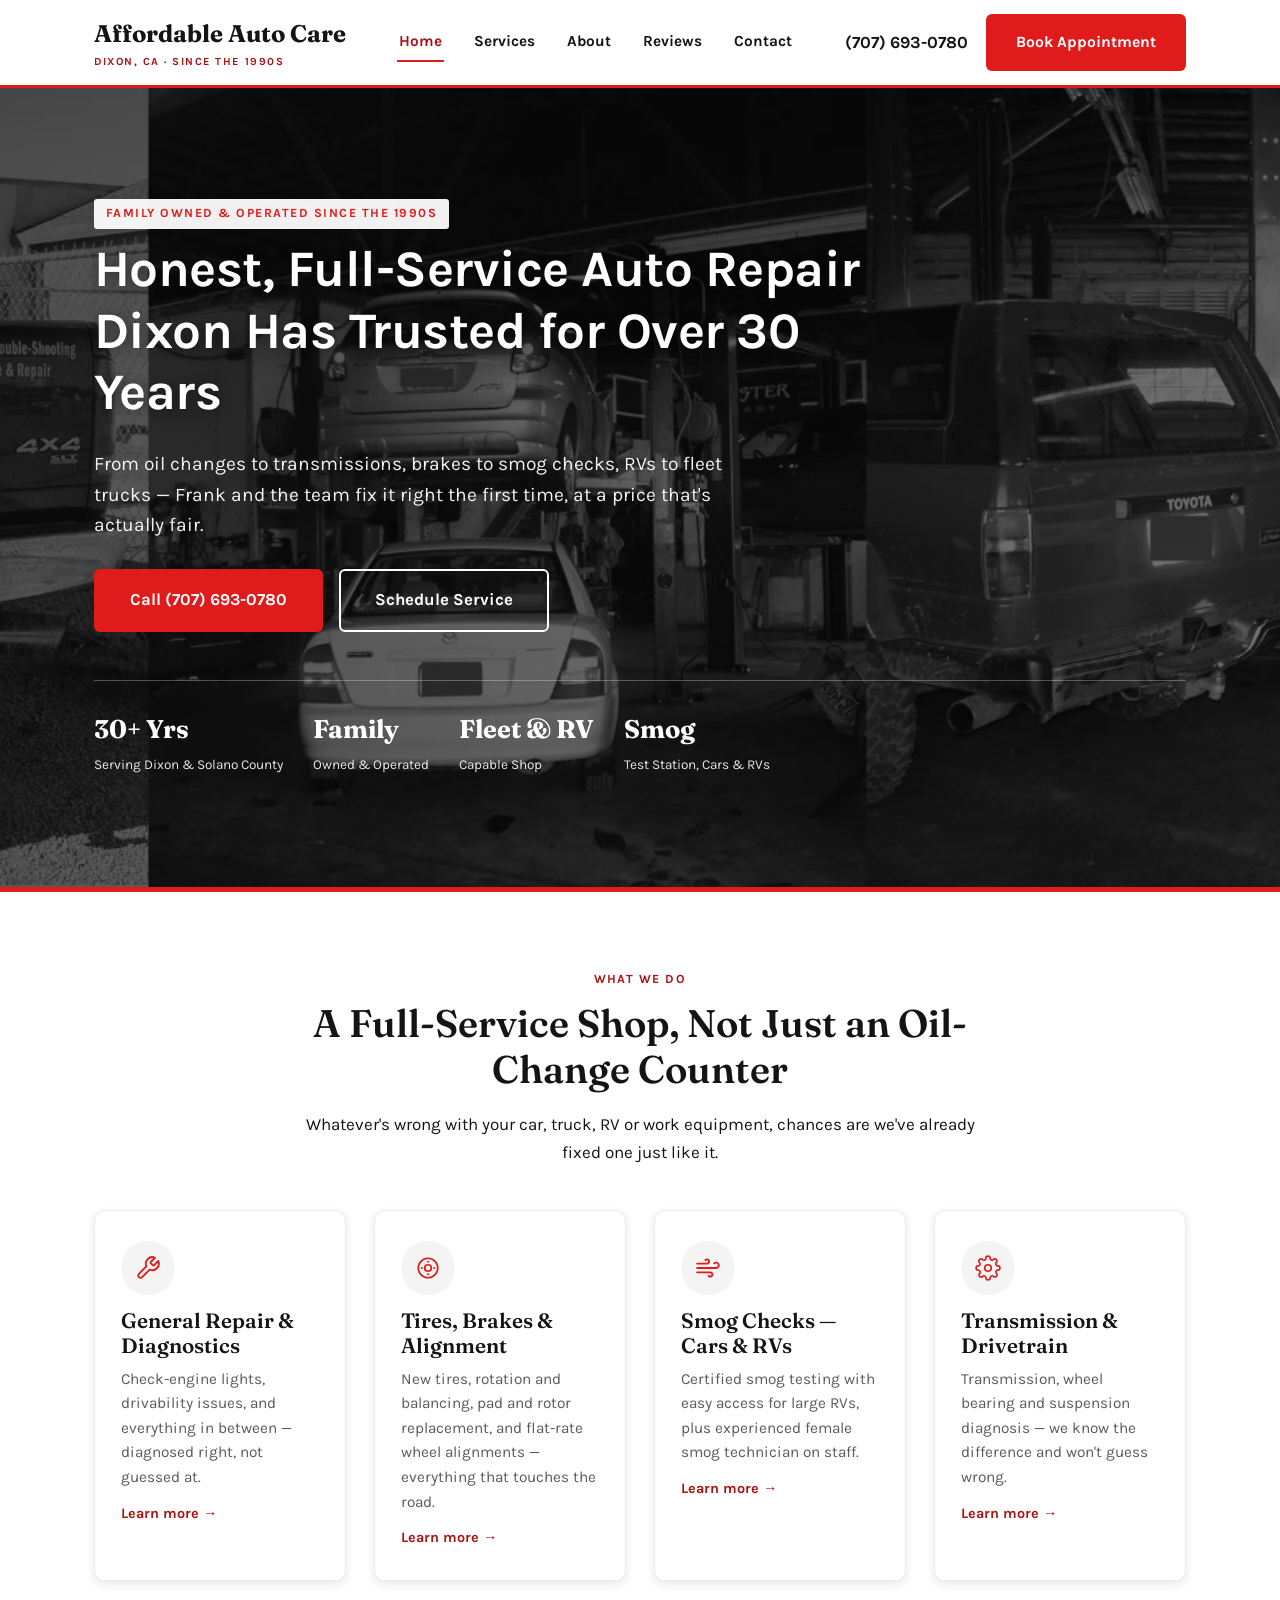
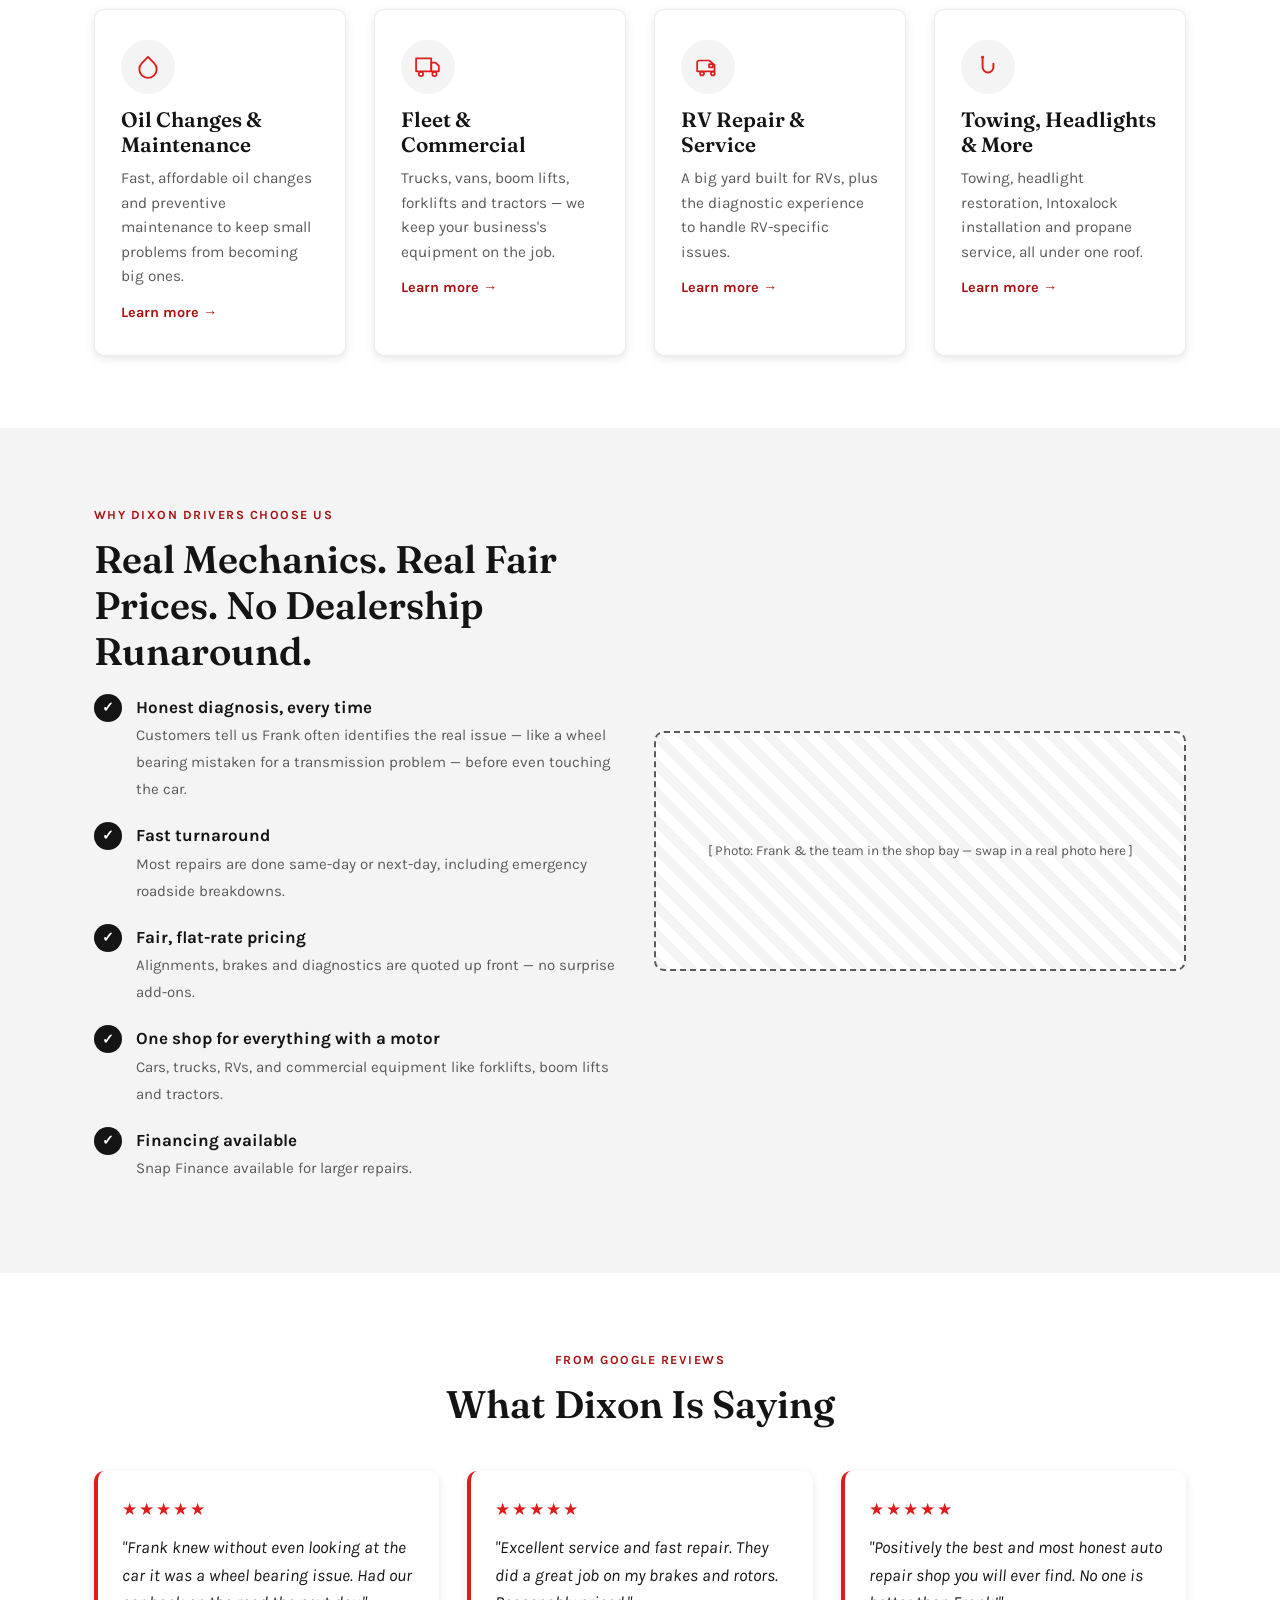
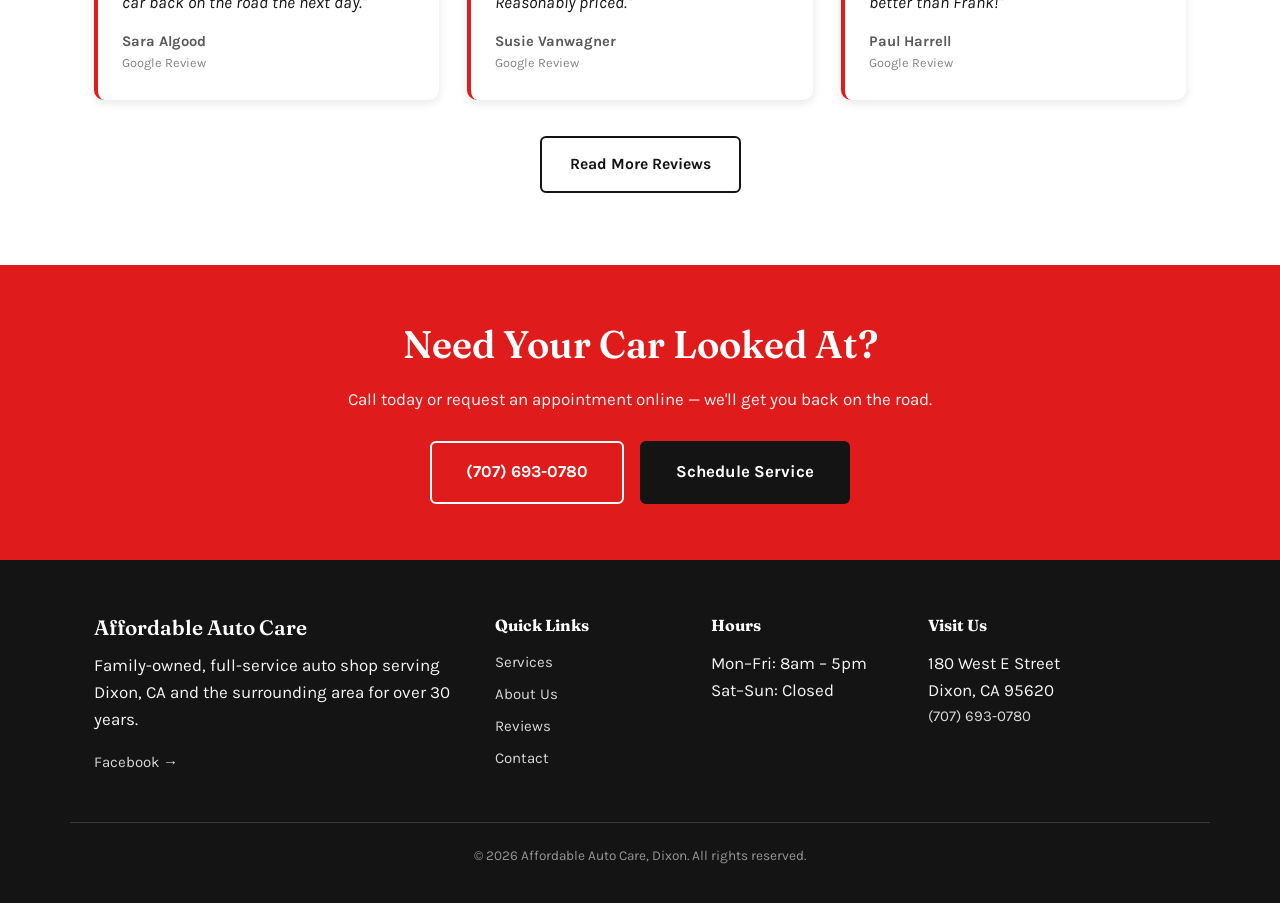
==== index.html @ 942a350f "Initial draft website for Affordable Auto Care Draft site built for prospect review: home, about, se" ====
<!DOCTYPE html>
<html lang="en">
<head>
<meta charset="UTF-8">
<meta name="viewport" content="width=device-width, initial-scale=1.0">
<title>Affordable Auto Care | Family-Owned Full-Service Auto Shop in Dixon, CA</title>
<meta name="description" content="Affordable Auto Care has served Dixon, CA for over 30 years — brakes, smog checks, transmissions, fleet & RV repair, oil changes and more. Family owned. Honest pricing.">
<link rel="preconnect" href="https://fonts.googleapis.com">
<link href="https://fonts.googleapis.com/css2?family=Fraunces:wght@600;700&family=Karla:wght@400;500;700;800&display=swap" rel="stylesheet">
<link rel="stylesheet" href="https://api.fontshare.com/v2/css?f[]=amulya@400,500,600,700&display=swap">
<link rel="stylesheet" href="css/style.css">
</head>
<body>

<header class="site-header">
  <div class="container header-inner">
    <a href="index.html" class="logo">Affordable Auto Care<span>Dixon, CA · Since the 1990s</span></a>
    <nav class="main-nav" id="main-nav">
      <a href="index.html">Home</a>
      <a href="services.html">Services</a>
      <a href="about.html">About</a>
      <a href="reviews.html">Reviews</a>
      <a href="contact.html">Contact</a>
    </nav>
    <div class="header-cta">
      <a href="tel:+17076930780" class="phone-link">(707) 693-0780</a>
      <a href="contact.html" class="btn btn-primary">Book Appointment</a>
    </div>
    <button class="nav-toggle" id="nav-toggle" aria-label="Toggle menu">&#9776;</button>
  </div>
</header>

<section class="hero">
  <div class="container">
    <div class="eyebrow">Family Owned &amp; Operated Since the 1990s</div>
    <h1>Honest, Full-Service Auto Repair Dixon Has Trusted for Over 30 Years</h1>
    <p class="lead">From oil changes to transmissions, brakes to smog checks, RVs to fleet trucks — Frank and the team fix it right the first time, at a price that's actually fair.</p>
    <div class="hero-actions">
      <a href="tel:+17076930780" class="btn btn-primary btn-lg">Call (707) 693-0780</a>
      <a href="contact.html" class="btn btn-outline-light btn-lg">Schedule Service</a>
    </div>
    <div class="hero-badges">
      <div class="hero-badge"><strong>30+ Yrs</strong><span>Serving Dixon &amp; Solano County</span></div>
      <div class="hero-badge"><strong>Family</strong><span>Owned &amp; Operated</span></div>
      <div class="hero-badge"><strong>Fleet &amp; RV</strong><span>Capable Shop</span></div>
      <div class="hero-badge"><strong>Smog</strong><span>Test Station, Cars &amp; RVs</span></div>
    </div>
  </div>
</section>

<section class="section">
  <div class="container">
    <div class="section-head">
      <div class="eyebrow">What We Do</div>
      <h2>A Full-Service Shop, Not Just an Oil-Change Counter</h2>
      <p>Whatever's wrong with your car, truck, RV or work equipment, chances are we've already fixed one just like it.</p>
    </div>
    <div class="grid grid-4">
      <div class="card service-card">
        <span class="icon"><svg viewBox="0 0 24 24" fill="none" stroke="currentColor" stroke-width="1.7" stroke-linecap="round" stroke-linejoin="round"><path d="M14.7 6.3a1 1 0 0 0 0 1.4l1.6 1.6a1 1 0 0 0 1.4 0l3.77-3.77a6 6 0 0 1-7.94 7.94l-6.91 6.91a2.12 2.12 0 0 1-3-3l6.91-6.91a6 6 0 0 1 7.94-7.94z"/></svg></span>
        <h3>General Repair &amp; Diagnostics</h3>
        <p>Check-engine lights, drivability issues, and everything in between — diagnosed right, not guessed at.</p>
        <a class="more" href="services.html">Learn more →</a>
      </div>
      <div class="card service-card">
        <span class="icon"><svg viewBox="0 0 24 24" fill="none" stroke="currentColor" stroke-width="1.6" stroke-linecap="round" stroke-linejoin="round"><circle cx="12" cy="12" r="9"/><circle cx="12" cy="12" r="3"/><circle cx="12" cy="6.3" r="0.9" fill="currentColor" stroke="none"/><circle cx="17.7" cy="12" r="0.9" fill="currentColor" stroke="none"/><circle cx="12" cy="17.7" r="0.9" fill="currentColor" stroke="none"/><circle cx="6.3" cy="12" r="0.9" fill="currentColor" stroke="none"/></svg></span>
        <h3>Tires, Brakes &amp; Alignment</h3>
        <p>New tires, rotation and balancing, pad and rotor replacement, and flat-rate wheel alignments — everything that touches the road.</p>
        <a class="more" href="services.html">Learn more →</a>
      </div>
      <div class="card service-card">
        <span class="icon"><svg viewBox="0 0 24 24" fill="none" stroke="currentColor" stroke-width="1.7" stroke-linecap="round" stroke-linejoin="round"><path d="M9.6 4.6A2 2 0 1 1 11 8H2M12.6 19.4A2 2 0 1 0 14 16H2M17.7 7.7A2.5 2.5 0 1 1 19.5 12H2"/></svg></span>
        <h3>Smog Checks — Cars &amp; RVs</h3>
        <p>Certified smog testing with easy access for large RVs, plus experienced female smog technician on staff.</p>
        <a class="more" href="services.html">Learn more →</a>
      </div>
      <div class="card service-card">
        <span class="icon"><svg viewBox="0 0 24 24" fill="none" stroke="currentColor" stroke-width="1.5" stroke-linecap="round" stroke-linejoin="round"><circle cx="12" cy="12" r="3"/><path d="M19.4 15a1.65 1.65 0 0 0 .33 1.82l.06.06a2 2 0 1 1-2.83 2.83l-.06-.06a1.65 1.65 0 0 0-1.82-.33 1.65 1.65 0 0 0-1 1.51V21a2 2 0 0 1-4 0v-.09A1.65 1.65 0 0 0 9 19.4a1.65 1.65 0 0 0-1.82.33l-.06.06a2 2 0 1 1-2.83-2.83l.06-.06a1.65 1.65 0 0 0 .33-1.82 1.65 1.65 0 0 0-1.51-1H3a2 2 0 0 1 0-4h.09A1.65 1.65 0 0 0 4.6 9a1.65 1.65 0 0 0-.33-1.82l-.06-.06a2 2 0 1 1 2.83-2.83l.06.06a1.65 1.65 0 0 0 1.82.33H9a1.65 1.65 0 0 0 1-1.51V3a2 2 0 0 1 4 0v.09a1.65 1.65 0 0 0 1 1.51 1.65 1.65 0 0 0 1.82-.33l.06-.06a2 2 0 1 1 2.83 2.83l-.06.06a1.65 1.65 0 0 0-.33 1.82V9a1.65 1.65 0 0 0 1.51 1H21a2 2 0 0 1 0 4h-.09a1.65 1.65 0 0 0-1.51 1z"/></svg></span>
        <h3>Transmission &amp; Drivetrain</h3>
        <p>Transmission, wheel bearing and suspension diagnosis — we know the difference and won't guess wrong.</p>
        <a class="more" href="services.html">Learn more →</a>
      </div>
      <div class="card service-card">
        <span class="icon"><svg viewBox="0 0 24 24" fill="none" stroke="currentColor" stroke-width="1.7" stroke-linecap="round" stroke-linejoin="round"><path d="M12 2.7l5.7 5.7a8 8 0 1 1-11.4 0z"/></svg></span>
        <h3>Oil Changes &amp; Maintenance</h3>
        <p>Fast, affordable oil changes and preventive maintenance to keep small problems from becoming big ones.</p>
        <a class="more" href="services.html">Learn more →</a>
      </div>
      <div class="card service-card">
        <span class="icon"><svg viewBox="0 0 24 24" fill="none" stroke="currentColor" stroke-width="1.6" stroke-linecap="round" stroke-linejoin="round"><rect x="1" y="4" width="14" height="12"/><path d="M15 8h4l3 3v5h-7z"/><circle cx="5.5" cy="18.5" r="2"/><circle cx="18" cy="18.5" r="2"/></svg></span>
        <h3>Fleet &amp; Commercial</h3>
        <p>Trucks, vans, boom lifts, forklifts and tractors — we keep your business's equipment on the job.</p>
        <a class="more" href="services.html">Learn more →</a>
      </div>
      <div class="card service-card">
        <span class="icon"><svg viewBox="0 0 24 24" fill="none" stroke="currentColor" stroke-width="1.6" stroke-linecap="round" stroke-linejoin="round"><path d="M2 16V8a2 2 0 0 1 2-2h9l5 4v6H2z"/><rect x="13" y="9.3" width="3.5" height="3"/><circle cx="6.5" cy="18" r="1.8"/><circle cx="16.5" cy="18" r="1.8"/></svg></span>
        <h3>RV Repair &amp; Service</h3>
        <p>A big yard built for RVs, plus the diagnostic experience to handle RV-specific issues.</p>
        <a class="more" href="services.html">Learn more →</a>
      </div>
      <div class="card service-card">
        <span class="icon"><svg viewBox="0 0 24 24" fill="none" stroke="currentColor" stroke-width="1.8" stroke-linecap="round" stroke-linejoin="round"><path d="M7 3v9a5 5 0 0 0 10 0V9"/><circle cx="7" cy="3" r="1.3" fill="currentColor" stroke="none"/></svg></span>
        <h3>Towing, Headlights &amp; More</h3>
        <p>Towing, headlight restoration, Intoxalock installation and propane service, all under one roof.</p>
        <a class="more" href="services.html">Learn more →</a>
      </div>
    </div>
  </div>
</section>

<section class="section section-alt">
  <div class="container grid grid-2" style="align-items:center;">
    <div>
      <div class="eyebrow">Why Dixon Drivers Choose Us</div>
      <h2>Real Mechanics. Real Fair Prices. No Dealership Runaround.</h2>
      <ul class="why-list">
        <li>
          <span class="check">✓</span>
          <div><strong>Honest diagnosis, every time</strong><span class="desc">Customers tell us Frank often identifies the real issue — like a wheel bearing mistaken for a transmission problem — before even touching the car.</span></div>
        </li>
        <li>
          <span class="check">✓</span>
          <div><strong>Fast turnaround</strong><span class="desc">Most repairs are done same-day or next-day, including emergency roadside breakdowns.</span></div>
        </li>
        <li>
          <span class="check">✓</span>
          <div><strong>Fair, flat-rate pricing</strong><span class="desc">Alignments, brakes and diagnostics are quoted up front — no surprise add-ons.</span></div>
        </li>
        <li>
          <span class="check">✓</span>
          <div><strong>One shop for everything with a motor</strong><span class="desc">Cars, trucks, RVs, and commercial equipment like forklifts, boom lifts and tractors.</span></div>
        </li>
        <li>
          <span class="check">✓</span>
          <div><strong>Financing available</strong><span class="desc">Snap Finance available for larger repairs.</span></div>
        </li>
      </ul>
    </div>
    <div class="photo-placeholder">[ Photo: Frank &amp; the team in the shop bay — swap in a real photo here ]</div>
  </div>
</section>

<section class="section">
  <div class="container">
    <div class="section-head">
      <div class="eyebrow">From Google Reviews</div>
      <h2>What Dixon Is Saying</h2>
    </div>
    <div class="grid grid-3">
      <div class="testimonial-card">
        <div class="stars">★★★★★</div>
        <p class="quote">"Frank knew without even looking at the car it was a wheel bearing issue. Had our car back on the road the next day."</p>
        <div class="author">Sara Algood</div>
        <div class="source">Google Review</div>
      </div>
      <div class="testimonial-card">
        <div class="stars">★★★★★</div>
        <p class="quote">"Excellent service and fast repair. They did a great job on my brakes and rotors. Reasonably priced."</p>
        <div class="author">Susie Vanwagner</div>
        <div class="source">Google Review</div>
      </div>
      <div class="testimonial-card">
        <div class="stars">★★★★★</div>
        <p class="quote">"Positively the best and most honest auto repair shop you will ever find. No one is better than Frank!"</p>
        <div class="author">Paul Harrell</div>
        <div class="source">Google Review</div>
      </div>
    </div>
    <div style="text-align:center; margin-top:36px;">
      <a href="reviews.html" class="btn btn-outline">Read More Reviews</a>
    </div>
  </div>
</section>

<section class="cta-banner">
  <div class="container">
    <h2>Need Your Car Looked At?</h2>
    <p>Call today or request an appointment online — we'll get you back on the road.</p>
    <div class="hero-actions" style="justify-content:center;">
      <a href="tel:+17076930780" class="btn btn-outline-light btn-lg">(707) 693-0780</a>
      <a href="contact.html" class="btn btn-lg" style="background:var(--brown); color:var(--cream);">Schedule Service</a>
    </div>
  </div>
</section>

<footer class="site-footer">
  <div class="container footer-grid">
    <div class="footer-col">
      <h3>Affordable Auto Care</h3>
      <p>Family-owned, full-service auto shop serving Dixon, CA and the surrounding area for over 30 years.</p>
      <a href="https://www.facebook.com/affordableauto5/" target="_blank" rel="noopener">Facebook →</a>
    </div>
    <div class="footer-col">
      <h4>Quick Links</h4>
      <a href="services.html">Services</a>
      <a href="about.html">About Us</a>
      <a href="reviews.html">Reviews</a>
      <a href="contact.html">Contact</a>
    </div>
    <div class="footer-col">
      <h4>Hours</h4>
      <p>Mon–Fri: 8am – 5pm<br>Sat–Sun: Closed</p>
    </div>
    <div class="footer-col">
      <h4>Visit Us</h4>
      <p>180 West E Street<br>Dixon, CA 95620<br><a href="tel:+17076930780">(707) 693-0780</a></p>
    </div>
  </div>
  <div class="footer-bottom container">
    <p>© 2026 Affordable Auto Care, Dixon. All rights reserved.</p>
  </div>
</footer>

<script src="js/main.js"></script>
</body>
</html>
---- css/style.css ----
/* ===========================================================
   Affordable Auto Care — Dixon, CA
   White / black / red design system
   =========================================================== */

:root {
  --cream:        #FFFFFF;   /* main background — white */
  --cream-dark:   #F4F4F4;   /* light grey alt background */
  --brown:        #141414;   /* near-black — headings/text */
  --brown-mid:    #5A5A5A;   /* grey — secondary text */
  --rust:         #E01B1B;   /* red — primary accent/CTA (sampled from shop logo) */
  --rust-dark:    #A81212;   /* dark red — hover state */
  --gold:         #E01B1B;   /* alias kept for compatibility, now red */
  --green-check:  #141414;   /* checkmark badges — black, not green */
  --white:        #FFFFFF;

  --font-head: 'Fraunces', Georgia, serif;
  --font-body: 'Karla', 'Segoe UI', sans-serif;

  --radius: 10px;
  --shadow: 0 8px 24px rgba(20, 20, 20, 0.12);
  --shadow-sm: 0 3px 10px rgba(20, 20, 20, 0.10);
}

* { box-sizing: border-box; }
html { scroll-behavior: smooth; }

body {
  margin: 0;
  font-family: var(--font-body);
  color: var(--brown);
  background: var(--cream);
  line-height: 1.6;
  font-size: 17px;
}

h1, h2, h3, h4 {
  font-family: var(--font-head);
  color: var(--brown);
  line-height: 1.2;
  margin: 0 0 0.5em;
}

h1 { font-size: clamp(2.1rem, 4vw, 3.2rem); font-weight: 700; }
h2 { font-size: clamp(1.7rem, 3vw, 2.4rem); font-weight: 600; }
h3 { font-size: 1.3rem; font-weight: 600; }

p { margin: 0 0 1em; }

a { color: var(--rust-dark); text-decoration: none; }
a:hover { color: var(--rust); }

img { max-width: 100%; display: block; }

.container {
  width: 100%;
  max-width: 1140px;
  margin: 0 auto;
  padding: 0 24px;
}

.section { padding: 72px 0; }
.section-alt { background: var(--cream-dark); }
.section-dark { background: var(--brown); color: var(--cream); }
.section-dark h2, .section-dark h3 { color: var(--cream); }

.eyebrow {
  display: inline-block;
  text-transform: uppercase;
  letter-spacing: 0.12em;
  font-size: 0.78rem;
  font-weight: 700;
  color: var(--rust-dark);
  margin-bottom: 10px;
}

.section-head {
  text-align: center;
  max-width: 680px;
  margin: 0 auto 44px;
}

/* Buttons */
.btn {
  display: inline-block;
  padding: 14px 28px;
  border-radius: 6px;
  font-weight: 700;
  font-size: 0.98rem;
  border: 2px solid transparent;
  cursor: pointer;
  transition: all 0.15s ease;
}
.btn-primary { background: var(--rust); color: var(--white); }
.btn-primary:hover { background: var(--rust-dark); color: var(--white); }
.btn-outline { background: transparent; border-color: var(--brown); color: var(--brown); }
.btn-outline:hover { background: var(--brown); color: var(--cream); }
.btn-outline-light { background: transparent; border-color: var(--cream); color: var(--cream); }
.btn-outline-light:hover { background: var(--cream); color: var(--brown); }
.btn-lg { padding: 16px 34px; font-size: 1.05rem; }
.btn-block { display: block; width: 100%; text-align: center; }

/* ===== Header ===== */
.site-header {
  position: sticky;
  top: 0;
  z-index: 100;
  background: var(--cream);
  border-bottom: 3px solid var(--rust);
}
.header-inner {
  display: flex;
  align-items: center;
  justify-content: space-between;
  padding-top: 14px;
  padding-bottom: 14px;
  gap: 20px;
  position: relative;
}
.logo {
  font-family: var(--font-head);
  font-size: 1.5rem;
  font-weight: 700;
  color: var(--brown) !important;
  white-space: nowrap;
}
.logo span {
  display: block;
  font-size: 0.68rem;
  font-family: var(--font-body);
  font-weight: 700;
  letter-spacing: 0.14em;
  text-transform: uppercase;
  color: var(--rust-dark);
}
.main-nav {
  display: flex;
  gap: 28px;
  flex: 1;
  justify-content: center;
}
.main-nav a {
  color: var(--brown);
  font-weight: 700;
  font-size: 0.96rem;
  padding: 6px 2px;
  border-bottom: 2px solid transparent;
}
.main-nav a:hover, .main-nav a.active {
  color: var(--rust-dark);
  border-bottom-color: var(--rust);
}
.header-cta {
  display: flex;
  align-items: center;
  gap: 18px;
  white-space: nowrap;
}
.phone-link { font-weight: 700; color: var(--brown); }
.nav-toggle {
  display: none;
  background: none;
  border: none;
  font-size: 1.6rem;
  cursor: pointer;
  color: var(--brown);
}

@media (max-width: 900px) {
  .main-nav {
    position: absolute;
    top: 100%;
    left: 0;
    right: 0;
    background: var(--cream);
    flex-direction: column;
    align-items: flex-start;
    padding: 18px 24px;
    border-bottom: 3px solid var(--rust);
    display: none;
  }
  .main-nav.open { display: flex; }
  .header-cta .btn { display: none; }
  .nav-toggle { display: block; }
}

/* ===== Hero ===== */
.hero {
  position: relative;
  background:
    linear-gradient(120deg, rgba(10,10,10,0.72), rgba(10,10,10,0.55)),
    url('../images/hero-slide-1.jpg') center 62% / cover no-repeat;
  color: var(--cream);
  padding: 110px 0;
  border-bottom: 5px solid var(--rust);
}
.hero .eyebrow { color: var(--rust); background: rgba(255,255,255,0.94); padding: 5px 12px; border-radius: 3px; }
.hero h1 {
  font-family: 'Amulya', var(--font-body);
  font-weight: 700;
  letter-spacing: -0.01em;
  color: var(--white);
  max-width: 780px;
  text-shadow: 0 2px 14px rgba(0,0,0,0.45);
}
.hero p.lead { font-size: 1.2rem; max-width: 640px; color: #F2F2F2; }
.hero-actions { display: flex; gap: 16px; flex-wrap: wrap; margin-top: 28px; }
.hero-badges {
  display: flex;
  gap: 30px;
  flex-wrap: wrap;
  margin-top: 48px;
  border-top: 1px solid rgba(255,255,255,0.28);
  padding-top: 28px;
}
.hero-badge strong { display: block; font-family: var(--font-head); font-size: 1.6rem; color: var(--white); }
.hero-badge span { font-size: 0.85rem; color: #E7E7E7; }

@media (max-width: 600px) {
  .hero-badges { display: none; }
}

.page-hero {
  padding: 64px 0;
  background: linear-gradient(120deg, var(--brown) 0%, var(--rust-dark) 130%);
  color: var(--cream);
  text-align: center;
}
.page-hero h1 { color: var(--white); }
.page-hero p { color: #E7E7E7; max-width: 620px; margin: 0 auto; }

/* ===== Grids / Cards ===== */
.grid { display: grid; gap: 28px; }
.grid-3 { grid-template-columns: repeat(3, 1fr); }
.grid-4 { grid-template-columns: repeat(4, 1fr); }
.grid-2 { grid-template-columns: repeat(2, 1fr); }

@media (max-width: 900px) {
  .grid-4 { grid-template-columns: repeat(2, 1fr); }
  .grid-3 { grid-template-columns: repeat(2, 1fr); }
}
@media (max-width: 600px) {
  .grid-4, .grid-3, .grid-2 { grid-template-columns: 1fr; }
}

.card {
  background: var(--white);
  border-radius: var(--radius);
  padding: 30px 26px;
  box-shadow: var(--shadow-sm);
  border: 1px solid rgba(20,20,20,0.08);
}
.service-card .icon {
  display: inline-flex;
  align-items: center;
  justify-content: center;
  width: 54px;
  height: 54px;
  border-radius: 50%;
  background: var(--cream-dark);
  color: var(--rust);
  margin-bottom: 14px;
}
.service-card .icon svg { width: 26px; height: 26px; }
.service-card h3 { margin-bottom: 8px; }
.service-card p { margin-bottom: 0; color: var(--brown-mid); font-size: 0.96rem; }
.service-card a.more { display: inline-block; margin-top: 12px; font-weight: 700; font-size: 0.9rem; }

.service-detail {
  display: flex;
  gap: 24px;
  align-items: flex-start;
  padding: 26px 0;
  border-bottom: 1px solid rgba(20,20,20,0.1);
}
.service-detail:last-child { border-bottom: none; }
.service-detail .icon {
  flex: 0 0 56px;
  height: 56px;
  width: 56px;
  border-radius: 50%;
  background: var(--cream-dark);
  color: var(--rust);
  display: flex;
  align-items: center;
  justify-content: center;
}
.service-detail .icon svg { width: 26px; height: 26px; }
.service-detail h3 { margin-bottom: 6px; }
.service-detail p { margin-bottom: 0; color: var(--brown-mid); }

/* Why us */
.why-list { list-style: none; padding: 0; margin: 0; }
.why-list li { display: flex; gap: 14px; align-items: flex-start; margin-bottom: 20px; }
.why-list .check {
  flex: 0 0 28px;
  height: 28px;
  width: 28px;
  border-radius: 50%;
  background: var(--green-check);
  color: var(--white);
  display: flex;
  align-items: center;
  justify-content: center;
  font-size: 0.85rem;
  font-weight: 700;
}
.why-list strong { display: block; color: var(--brown); }
.why-list span.desc { color: var(--brown-mid); font-size: 0.94rem; }

/* Testimonials */
.stars { color: var(--gold); font-size: 1.05rem; letter-spacing: 2px; }
.testimonial-card {
  background: var(--white);
  border-left: 4px solid var(--rust);
  border-radius: var(--radius);
  padding: 26px 24px;
  box-shadow: var(--shadow-sm);
}
.testimonial-card p.quote { font-style: italic; color: var(--brown); margin: 10px 0 14px; }
.testimonial-card .author { font-weight: 700; font-size: 0.92rem; color: var(--brown-mid); }
.testimonial-card .source { font-size: 0.8rem; color: var(--brown-mid); opacity: 0.75; }

/* Reviews widget slot */
.reviews-widget-slot {
  background: var(--white);
  border: 2px dashed var(--rust);
  border-radius: var(--radius);
  padding: 40px 28px;
  text-align: center;
  margin-bottom: 44px;
}
.reviews-widget-slot p { margin-bottom: 6px; }
.reviews-widget-slot code { background: var(--cream-dark); padding: 2px 8px; border-radius: 4px; font-size: 0.85rem; }

/* Team */
.team-card { text-align: center; }
.team-photo {
  width: 140px;
  height: 140px;
  border-radius: 50%;
  margin: 0 auto 16px;
  background: var(--cream-dark);
  display: flex;
  align-items: center;
  justify-content: center;
  font-family: var(--font-head);
  font-size: 2rem;
  color: var(--rust-dark);
  border: 4px solid var(--white);
  box-shadow: var(--shadow-sm);
}
.team-card h3 { margin-bottom: 2px; }
.team-card .role {
  color: var(--rust-dark);
  font-weight: 700;
  font-size: 0.88rem;
  text-transform: uppercase;
  letter-spacing: 0.06em;
  margin-bottom: 8px;
}

/* Photo placeholders (swap for real shop photos) */
.photo-placeholder {
  background: repeating-linear-gradient(45deg, var(--cream-dark), var(--cream-dark) 10px, var(--cream) 10px, var(--cream) 20px);
  border: 2px dashed var(--brown-mid);
  border-radius: var(--radius);
  min-height: 240px;
  display: flex;
  align-items: center;
  justify-content: center;
  text-align: center;
  color: var(--brown-mid);
  font-size: 0.85rem;
  padding: 20px;
}

/* CTA banner */
.cta-banner { background: var(--rust); color: var(--white); padding: 56px 0; text-align: center; }
.cta-banner h2 { color: var(--white); }
.cta-banner p { color: var(--cream-dark); }

/* Forms */
.form-grid { display: grid; grid-template-columns: 1fr 1fr; gap: 18px; }
.form-grid .full { grid-column: 1 / -1; }
@media (max-width: 700px) { .form-grid { grid-template-columns: 1fr; } }
label { display: block; font-weight: 700; font-size: 0.88rem; margin-bottom: 6px; color: var(--brown); }
input, select, textarea {
  width: 100%;
  padding: 12px 14px;
  border: 1px solid rgba(20,20,20,0.18);
  border-radius: 6px;
  font-family: var(--font-body);
  font-size: 0.98rem;
  background: var(--white);
  color: var(--brown);
}
textarea { resize: vertical; min-height: 130px; }

/* Map */
.map-frame { width: 100%; height: 340px; border: 0; border-radius: var(--radius); box-shadow: var(--shadow-sm); }

/* Footer */
.site-footer { background: var(--brown); color: var(--cream-dark); padding-top: 56px; }
.footer-grid {
  display: grid;
  grid-template-columns: 2fr 1fr 1fr 1.4fr;
  gap: 32px;
  padding-bottom: 40px;
  border-bottom: 1px solid rgba(255,255,255,0.15);
}
@media (max-width: 800px) { .footer-grid { grid-template-columns: 1fr 1fr; } }
@media (max-width: 500px) { .footer-grid { grid-template-columns: 1fr; } }
.footer-col h3, .footer-col h4 { color: var(--white); }
.footer-col h4 { font-size: 1rem; margin-bottom: 14px; }
.footer-col a { display: block; color: #D8D8D8; margin-bottom: 8px; font-size: 0.94rem; }
.footer-col a:hover { color: var(--rust); }
.footer-bottom { text-align: center; padding: 22px 0; font-size: 0.85rem; color: rgba(255,255,255,0.55); }

.badge-inline {
  display: inline-flex;
  align-items: center;
  gap: 8px;
  background: var(--cream-dark);
  padding: 8px 16px;
  border-radius: 30px;
  font-size: 0.85rem;
  font-weight: 700;
  color: var(--brown);
  margin: 4px 6px 4px 0;
}
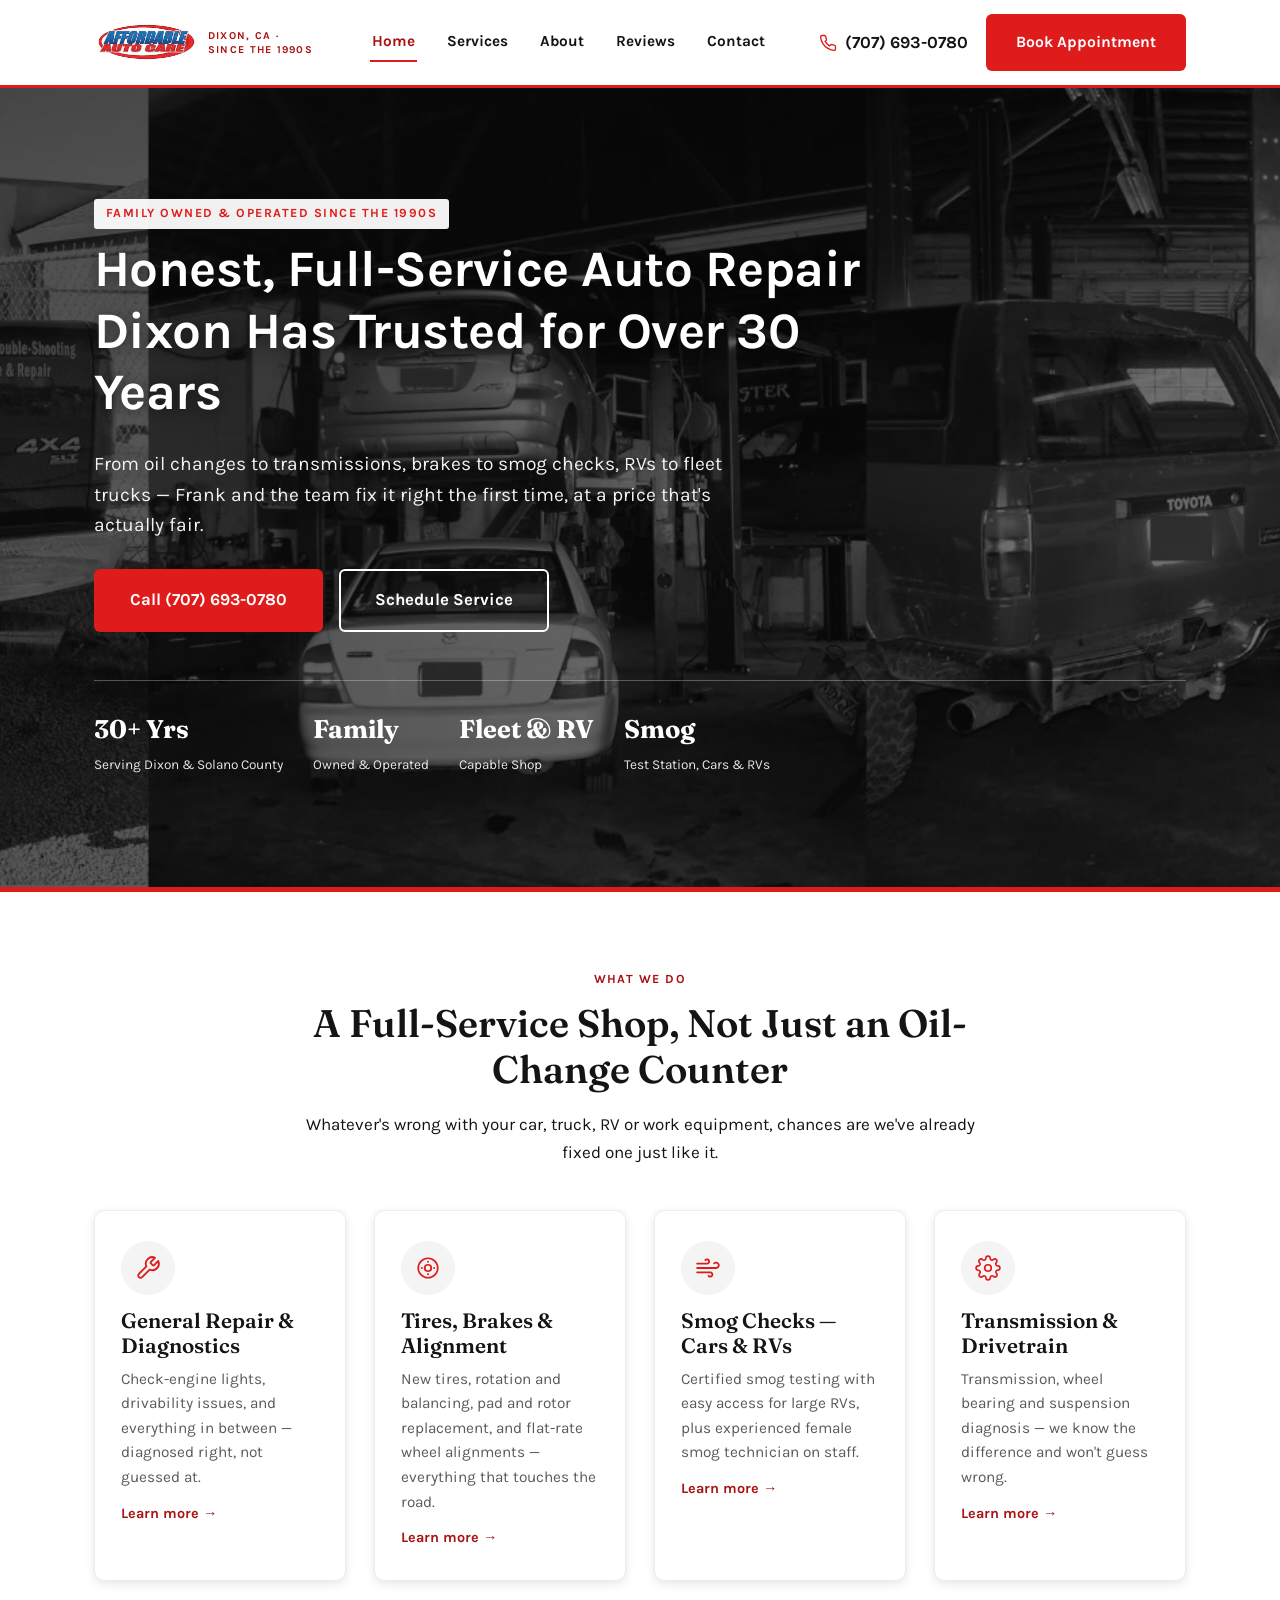
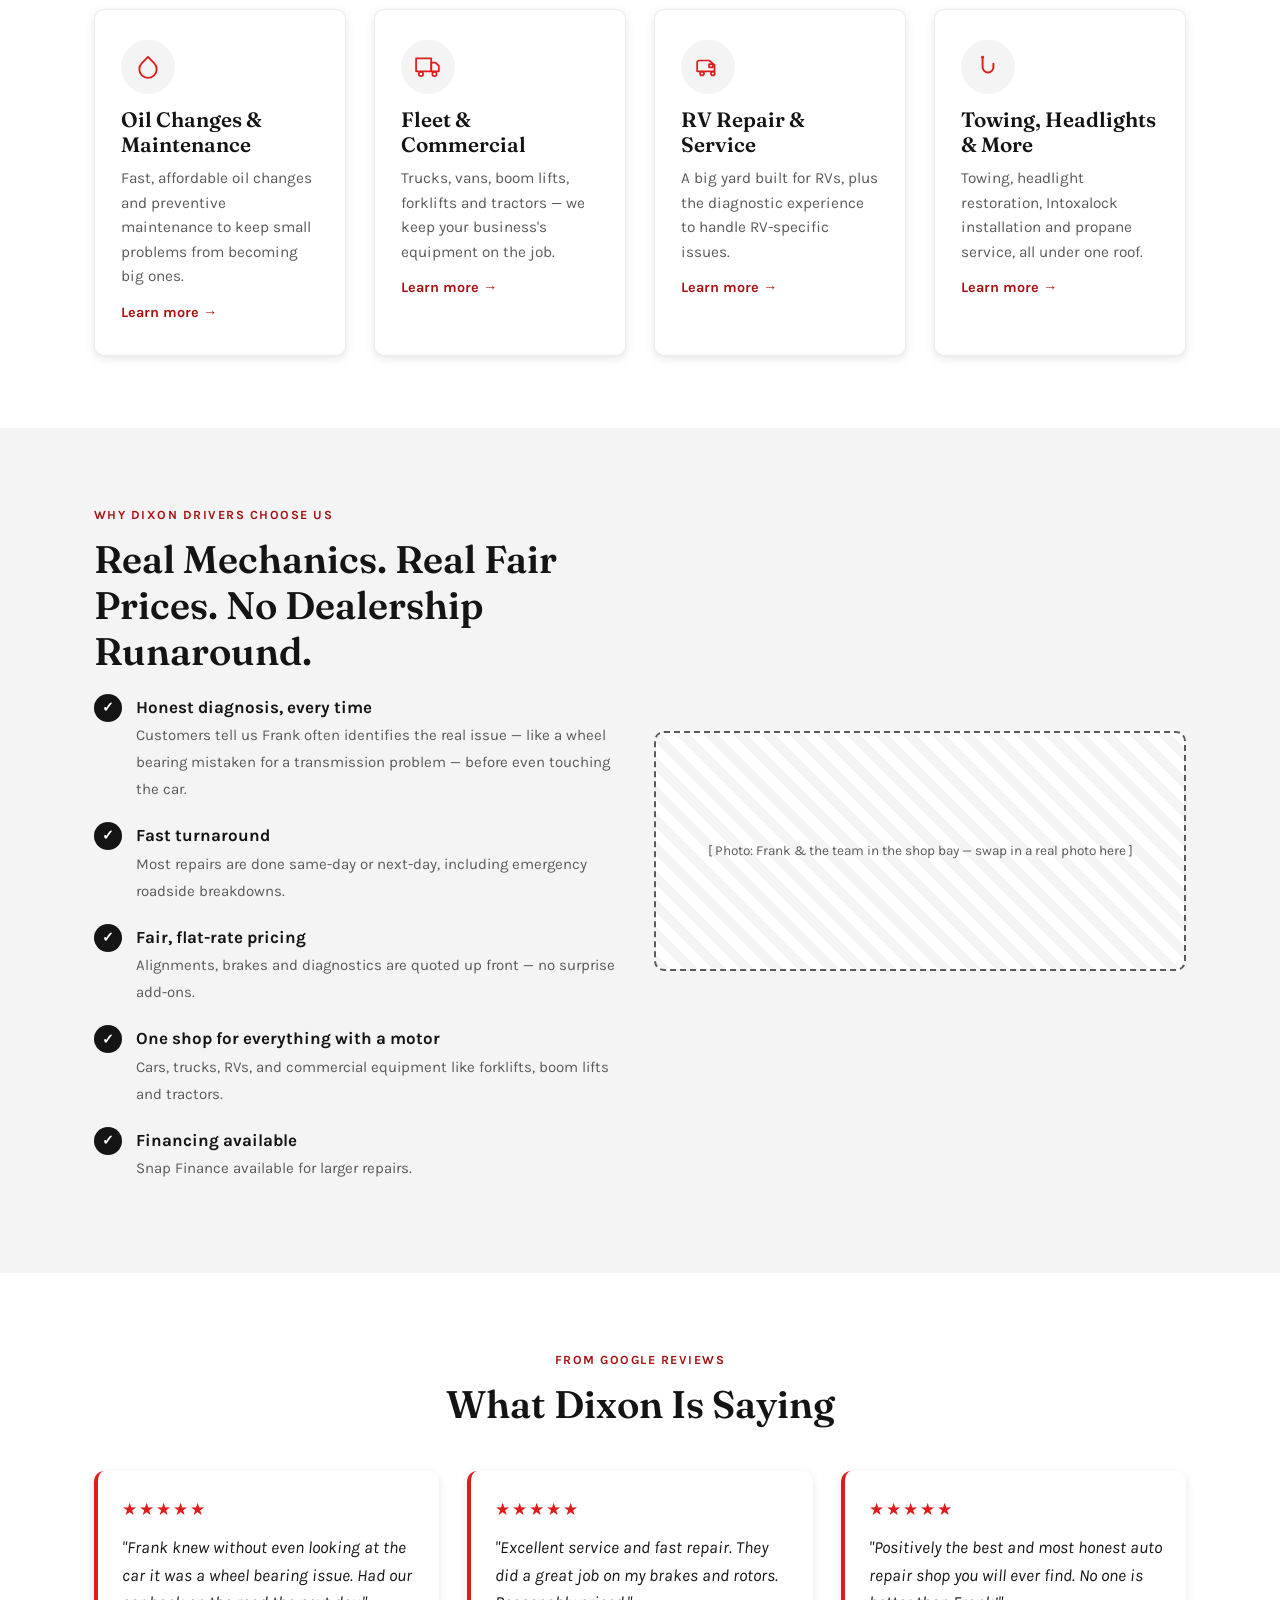
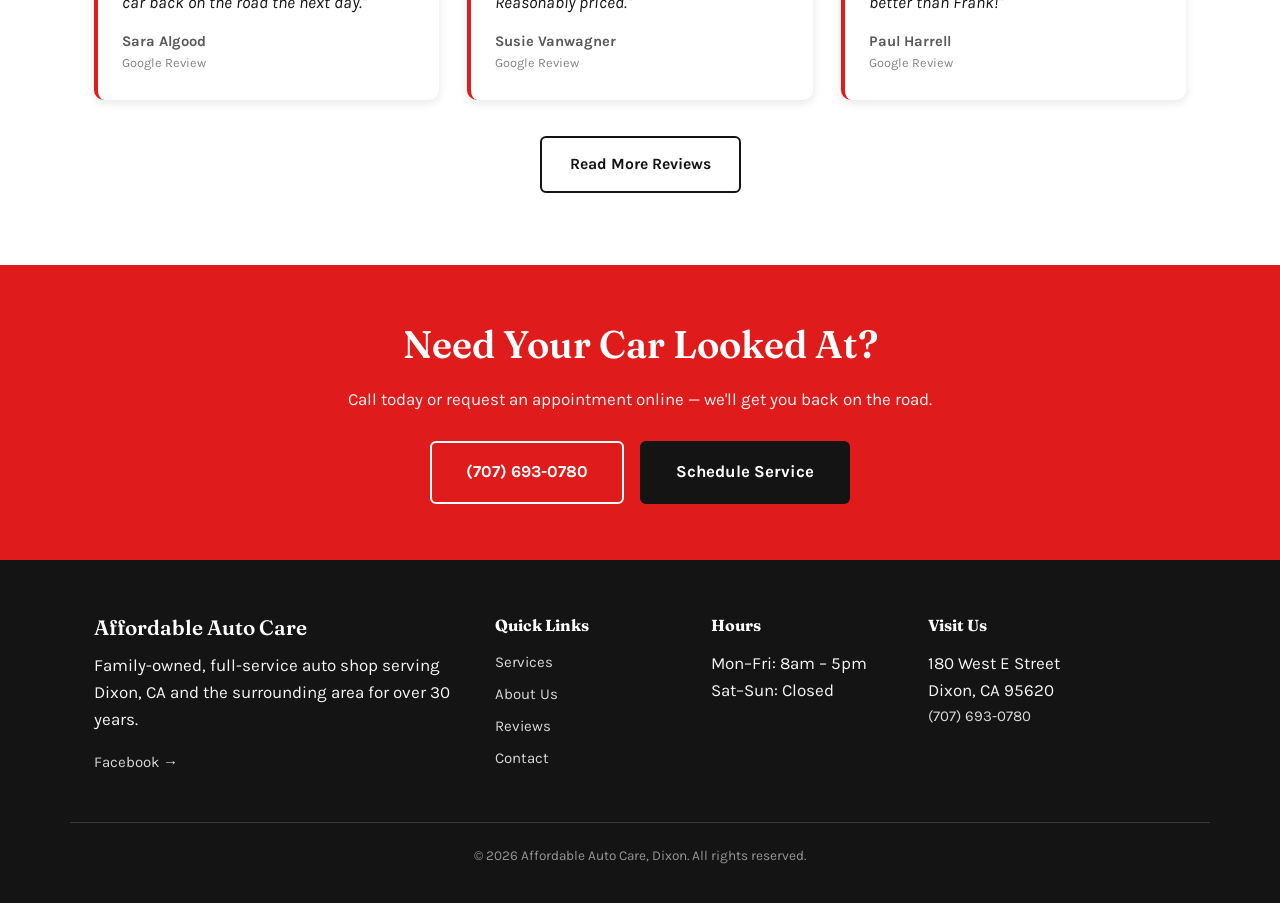
==== commit 9ab5ac05: "Update site content and add new logo assets" ====
--- a/index.html
+++ b/index.html
@@ -14,7 +14,7 @@
 
 <header class="site-header">
   <div class="container header-inner">
-    <a href="index.html" class="logo">Affordable Auto Care<span>Dixon, CA · Since the 1990s</span></a>
+    <a href="index.html" class="logo"><img src="images/Updated_logo.jpg" alt="Affordable Auto Care" class="logo-img"><span class="logo-tagline">Dixon, CA · Since the 1990s</span></a>
     <nav class="main-nav" id="main-nav">
       <a href="index.html">Home</a>
       <a href="services.html">Services</a>
@@ -23,7 +23,7 @@
       <a href="contact.html">Contact</a>
     </nav>
     <div class="header-cta">
-      <a href="tel:+17076930780" class="phone-link">(707) 693-0780</a>
+      <a href="tel:+17076930780" class="phone-link"><svg class="phone-icon" viewBox="0 0 24 24" fill="none" stroke="currentColor" stroke-width="1.8" stroke-linecap="round" stroke-linejoin="round"><path d="M22 16.92v3a2 2 0 0 1-2.18 2 19.79 19.79 0 0 1-8.63-3.07 19.5 19.5 0 0 1-6-6 19.79 19.79 0 0 1-3.07-8.67A2 2 0 0 1 4.11 2h3a2 2 0 0 1 2 1.72c.127.96.361 1.903.7 2.81a2 2 0 0 1-.45 2.11L8.09 9.91a16 16 0 0 0 6 6l1.27-1.27a2 2 0 0 1 2.11-.45c.907.339 1.85.573 2.81.7A2 2 0 0 1 22 16.92z"/></svg><span class="phone-text">(707) 693-0780</span></a>
       <a href="contact.html" class="btn btn-primary">Book Appointment</a>
     </div>
     <button class="nav-toggle" id="nav-toggle" aria-label="Toggle menu">&#9776;</button>
--- a/css/style.css
+++ b/css/style.css
@@ -118,20 +118,24 @@
   position: relative;
 }
 .logo {
-  font-family: var(--font-head);
-  font-size: 1.5rem;
-  font-weight: 700;
-  color: var(--brown) !important;
+  display: flex;
+  align-items: center;
+  gap: 10px;
   white-space: nowrap;
-}
-.logo span {
+  flex-shrink: 0;
+}
+.logo-img { height: 46px; width: auto; display: block; }
+.logo-tagline {
   display: block;
-  font-size: 0.68rem;
+  font-size: 0.66rem;
   font-family: var(--font-body);
   font-weight: 700;
-  letter-spacing: 0.14em;
+  letter-spacing: 0.12em;
   text-transform: uppercase;
   color: var(--rust-dark);
+  line-height: 1.25;
+  max-width: 110px;
+  white-space: normal;
 }
 .main-nav {
   display: flex;
@@ -155,8 +159,10 @@
   align-items: center;
   gap: 18px;
   white-space: nowrap;
-}
-.phone-link { font-weight: 700; color: var(--brown); }
+  flex-shrink: 0;
+}
+.phone-link { font-weight: 700; color: var(--brown); display: flex; align-items: center; gap: 8px; }
+.phone-link .phone-icon { width: 18px; height: 18px; color: var(--rust); flex-shrink: 0; }
 .nav-toggle {
   display: none;
   background: none;
@@ -164,9 +170,13 @@
   font-size: 1.6rem;
   cursor: pointer;
   color: var(--brown);
+  flex-shrink: 0;
 }
 
 @media (max-width: 900px) {
+  .header-inner { flex-wrap: nowrap; gap: 10px; }
+  .logo-img { height: 34px; }
+  .logo-tagline { display: none; }
   .main-nav {
     position: absolute;
     top: 100%;
@@ -178,9 +188,13 @@
     padding: 18px 24px;
     border-bottom: 3px solid var(--rust);
     display: none;
+    z-index: 200;
   }
   .main-nav.open { display: flex; }
+  .header-cta { gap: 10px; }
   .header-cta .btn { display: none; }
+  .phone-link .phone-text { display: none; }
+  .phone-link .phone-icon { width: 22px; height: 22px; }
   .nav-toggle { display: block; }
 }
 
